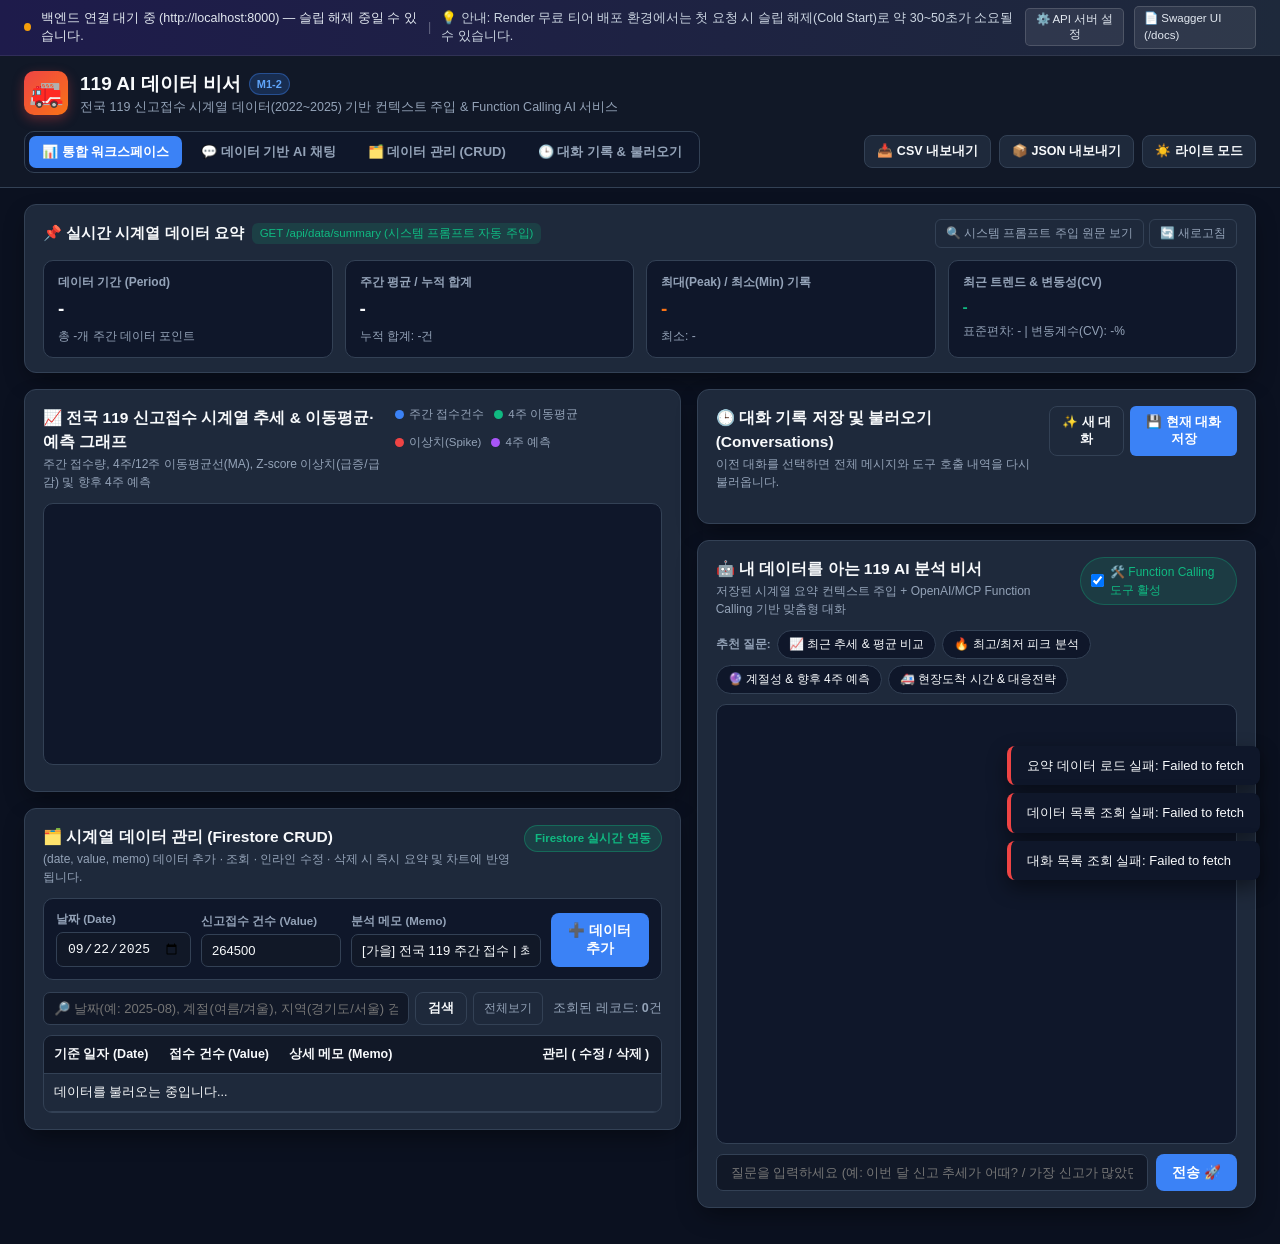
==== M1-2/frontend/index.html @ 487920cc "feat(M1-2): 119 시계열 데이터 기반 AI 비서 & Firestore CRUD 풀스택 서비스 구현" ====
<!DOCTYPE html>
<html lang="ko" data-theme="dark">
<head>
  <meta charset="UTF-8" />
  <meta name="viewport" content="width=device-width, initial-scale=1.0" />
  <title>119 AI 데이터 비서 — 시계열 분석 & 맞춤형 AI 챗봇</title>
  <link rel="stylesheet" href="style.css" />
</head>
<body>
  <!-- 콜드스타트 안내 및 서버 상태 상단 바 (요구사항 8-4) -->
  <div id="cold-start-banner" class="top-notice-bar">
    <div class="notice-left">
      <span id="server-status-dot" class="status-dot online"></span>
      <span id="server-status-text">백엔드 &amp; Firestore 연결 확인 중...</span>
      <span class="notice-divider">|</span>
      <span class="cold-start-tip">💡 안내: Render 무료 티어 배포 환경에서는 첫 요청 시 슬립 해제(Cold Start)로 약 30~50초가 소요될 수 있습니다.</span>
    </div>
    <div class="notice-right">
      <button id="btn-api-config" class="btn-ghost-xs" title="API 서버 주소 설정">⚙️ API 서버 설정</button>
      <a href="/docs" target="_blank" class="btn-ghost-xs">📄 Swagger UI (/docs)</a>
    </div>
  </div>

  <!-- 메인 헤더 -->
  <header class="app-header">
    <div class="brand-area">
      <div class="brand-logo">🚒</div>
      <div>
        <h1>119 AI 데이터 비서 <span class="badge-accent">M1-2</span></h1>
        <p class="subtitle">전국 119 신고접수 시계열 데이터(2022~2025) 기반 컨텍스트 주입 &amp; Function Calling AI 서비스</p>
      </div>
    </div>

    <!-- 뷰 전환 네비게이션 탭 -->
    <nav class="view-tabs" role="tablist">
      <button class="tab-btn active" data-view="all">📊 통합 워크스페이스</button>
      <button class="tab-btn" data-view="chat">💬 데이터 기반 AI 채팅</button>
      <button class="tab-btn" data-view="crud">🗂️ 데이터 관리 (CRUD)</button>
      <button class="tab-btn" data-view="history">🕒 대화 기록 &amp; 불러오기</button>
    </nav>

    <div class="header-actions">
      <button id="btn-export-csv" class="btn-secondary" title="CSV 다운로드">📥 CSV 내보내기</button>
      <button id="btn-export-json" class="btn-secondary" title="JSON 다운로드">📦 JSON 내보내기</button>
      <button id="btn-theme-toggle" class="btn-icon" title="다크/라이트 모드 전환">☀️ 라이트 모드</button>
    </div>
  </header>

  <!-- 토스트 알림 컨테이너 -->
  <div id="toast-container" class="toast-container"></div>

  <!-- 메인 컨테이너 -->
  <main class="main-container">
    <!-- 1. 데이터 요약(Summary) KPI 섹션 — 모든 화면 상단에 항상 표시 (요구사항 9-4 & 프롬프트 주입 컨텍스트 시각화) -->
    <section class="summary-section" aria-label="데이터 요약">
      <div class="section-title-row">
        <div class="section-title-left">
          <h2>📌 실시간 시계열 데이터 요약 <span class="sub-pill">GET /api/data/summary (시스템 프롬프트 자동 주입)</span></h2>
        </div>
        <div class="section-title-right">
          <button id="btn-toggle-prompt-preview" class="btn-ghost-sm">🔍 시스템 프롬프트 주입 원문 보기</button>
          <button id="btn-refresh-all" class="btn-ghost-sm">🔄 새로고침</button>
        </div>
      </div>

      <div class="kpi-grid">
        <div class="kpi-card">
          <span class="kpi-label">데이터 기간 (Period)</span>
          <strong id="kpi-period" class="kpi-value">-</strong>
          <span id="kpi-count" class="kpi-sub">총 -개 주간 데이터 포인트</span>
        </div>
        <div class="kpi-card">
          <span class="kpi-label">주간 평균 / 누적 합계</span>
          <strong id="kpi-average" class="kpi-value">-</strong>
          <span id="kpi-total" class="kpi-sub">누적 합계: -건</span>
        </div>
        <div class="kpi-card">
          <span class="kpi-label">최대(Peak) / 최소(Min) 기록</span>
          <strong id="kpi-max" class="kpi-value highlight-up">-</strong>
          <span id="kpi-min" class="kpi-sub">최소: -</span>
        </div>
        <div class="kpi-card">
          <span class="kpi-label">최근 트렌드 &amp; 변동성(CV)</span>
          <strong id="kpi-trend" class="kpi-value trend-text">-</strong>
          <span id="kpi-volatility" class="kpi-sub">표준편차: - | 변동계수(CV): -%</span>
        </div>
      </div>

      <!-- 프롬프트 컨텍스트 주입 미리보기 박스 (토글) -->
      <div id="prompt-preview-box" class="prompt-preview-box hidden">
        <div class="prompt-preview-header">
          <span>🤖 <strong>컨텍스트 주입(Context Injection) 시스템 프롬프트 실시간 구조</strong></span>
          <span class="badge-tag">AI 챗봇 호출 시 자동 삽입</span>
        </div>
        <pre id="prompt-preview-code"></pre>
      </div>
    </section>

    <!-- 2. 메인 2단 그리드: 좌측(시각화 차트 + 데이터 CRUD) / 우측(대화 기록 + AI 채팅) -->
    <div id="workspace-grid" class="workspace-grid">
      <!-- 좌측 컬럼: 시계열 시각화 차트 & 데이터 관리(CRUD) -->
      <div class="left-column">
        <!-- [보너스 2] 시계열 추세 & 이동평균·예측 시각화 카드 -->
        <section id="panel-chart" class="card-panel">
          <div class="panel-header">
            <div>
              <h3>📈 전국 119 신고접수 시계열 추세 &amp; 이동평균·예측 그래프</h3>
              <p class="panel-desc">주간 접수량, 4주/12주 이동평균선(MA), Z-score 이상치(급증/급감) 및 향후 4주 예측</p>
            </div>
            <div class="chart-legend">
              <span class="legend-item"><i class="dot-actual"></i>주간 접수건수</span>
              <span class="legend-item"><i class="dot-ma4"></i>4주 이동평균</span>
              <span class="legend-item"><i class="dot-outlier"></i>이상치(Spike)</span>
              <span class="legend-item"><i class="dot-forecast"></i>4주 예측</span>
            </div>
          </div>
          <div class="chart-wrapper">
            <canvas id="timeseries-chart" width="760" height="250"></canvas>
            <div id="chart-tooltip" class="chart-tooltip hidden"></div>
          </div>
          <!-- 계절별/연도별 미니 인사이트 바 -->
          <div id="seasonal-insight-bar" class="insight-chips-row"></div>
        </section>

        <!-- [요구사항 2, 5, 9] 데이터 관리 (CRUD) 패널 -->
        <section id="panel-crud" class="card-panel">
          <div class="panel-header">
            <div>
              <h3>🗂️ 시계열 데이터 관리 (Firestore CRUD)</h3>
              <p class="panel-desc">(date, value, memo) 데이터 추가 · 조회 · 인라인 수정 · 삭제 시 즉시 요약 및 차트에 반영됩니다.</p>
            </div>
            <span id="crud-status-badge" class="badge-success">Firestore 실시간 연동</span>
          </div>

          <!-- 데이터 추가 / 수정 폼 -->
          <form id="data-form" class="crud-form">
            <input type="hidden" id="form-item-id" value="" />
            <div class="form-row">
              <div class="form-group">
                <label for="input-date">날짜 (Date)</label>
                <input type="date" id="input-date" required value="2025-09-22" />
              </div>
              <div class="form-group">
                <label for="input-value">신고접수 건수 (Value)</label>
                <input type="number" id="input-value" required min="0" step="1" placeholder="예: 264500" value="264500" />
              </div>
              <div class="form-group form-group-wide">
                <label for="input-memo">분석 메모 (Memo)</label>
                <input type="text" id="input-memo" required maxlength="500" placeholder="예: [가을] 전국 119 주간 접수 | 최다: 경기도(21.4%)·서울(17.2%)" value="[가을] 전국 119 주간 접수 | 최다 지역: 경기도(21.4%)·서울특별시(17.2%) | 피크 시간대: 15시 | 평균 현장도착: 9.4분" />
              </div>
              <div class="form-actions">
                <button type="submit" id="btn-submit-data" class="btn-primary">➕ 데이터 추가</button>
                <button type="button" id="btn-cancel-edit" class="btn-secondary hidden">취소</button>
              </div>
            </div>
          </form>

          <!-- 검색 및 필터 바 -->
          <div class="table-toolbar">
            <div class="search-box">
              <input type="text" id="input-search" placeholder="🔎 날짜(예: 2025-08), 계절(여름/겨울), 지역(경기도/서울) 검색..." />
              <button type="button" id="btn-search" class="btn-secondary">검색</button>
              <button type="button" id="btn-reset-search" class="btn-ghost-sm">전체보기</button>
            </div>
            <div class="table-count-info">
              조회된 레코드: <strong id="table-record-count">0</strong>건
            </div>
          </div>

          <!-- 데이터 목록 테이블 -->
          <div class="table-scroll-container">
            <table class="data-table">
              <thead>
                <tr>
                  <th style="width: 115px;">기준 일자 (Date)</th>
                  <th style="width: 120px; text-align: right;">접수 건수 (Value)</th>
                  <th>상세 메모 (Memo)</th>
                  <th style="width: 130px; text-align: center;">관리 ( 수정 / 삭제 )</th>
                </tr>
              </thead>
              <tbody id="data-table-body">
                <tr>
                  <td colspan="4" class="empty-row">데이터를 불러오는 중입니다...</td>
                </tr>
              </tbody>
            </table>
          </div>
        </section>
      </div>

      <!-- 우측 컬럼: 대화 기록(Conversations) & 데이터 기반 AI 채팅 -->
      <div class="right-column">
        <!-- [요구사항 3, 6, 9] 대화 기록 저장 및 불러오기 패널 -->
        <section id="panel-history" class="card-panel history-panel">
          <div class="panel-header">
            <div>
              <h3>🕒 대화 기록 저장 및 불러오기 (Conversations)</h3>
              <p class="panel-desc">이전 대화를 선택하면 전체 메시지와 도구 호출 내역을 다시 불러옵니다.</p>
            </div>
            <div class="history-actions">
              <button id="btn-new-chat" class="btn-secondary">✨ 새 대화</button>
              <button id="btn-save-conv" class="btn-primary-sm">💾 현재 대화 저장</button>
            </div>
          </div>
          <div id="conversation-list" class="conversation-list">
            <!-- JS로 대화 목록 렌더링 -->
          </div>
        </section>

        <!-- [요구사항 1, 7, 9 & 보너스 1] 데이터 기반 AI 채팅 인터페이스 -->
        <section id="panel-chat" class="card-panel chat-panel">
          <div class="panel-header">
            <div>
              <h3>🤖 내 데이터를 아는 119 AI 분석 비서</h3>
              <p class="panel-desc">저장된 시계열 요약 컨텍스트 주입 + OpenAI/MCP Function Calling 기반 맞춤형 대화</p>
            </div>
            <div class="chat-header-controls">
              <label class="toggle-switch-label" title="보너스 과제: AI 도구 호출(Function Calling) 사용">
                <input type="checkbox" id="chk-use-tools" checked />
                <span>🛠️ Function Calling 도구 활성</span>
              </label>
            </div>
          </div>

          <!-- 원클릭 추천 질문 칩 -->
          <div class="quick-prompts">
            <span class="quick-label">추천 질문:</span>
            <button class="chip-btn" data-prompt="최근 119 신고접수 추세와 전체 평균 대비 수준이 어때?">📈 최근 추세 &amp; 평균 비교</button>
            <button class="chip-btn" data-prompt="가장 신고가 많았던 피크 시기와 최소 시기는 언제이고 원인은 뭐야?">🔥 최고/최저 피크 분석</button>
            <button class="chip-btn" data-prompt="계절별·연도별 신고 패턴과 향후 4주 예측치를 알려줘.">🔮 계절성 &amp; 향후 4주 예측</button>
            <button class="chip-btn" data-prompt="신고 급증 시기에 현장도착 시간은 어떻게 변하고 어떤 대응이 필요해?">🚑 현장도착 시간 &amp; 대응전략</button>
          </div>

          <!-- 채팅 메시지 표시 영역 -->
          <div id="chat-messages" class="chat-messages" aria-live="polite">
            <!-- 메시지 렌더링 영역 -->
          </div>

          <!-- 로딩 인디케이터 (요구사항 1 & 9: 로딩 표시) -->
          <div id="chat-loading" class="chat-loading hidden">
            <div class="spinner"></div>
            <span>AI 비서가 시계열 데이터 요약(/api/data/summary) 및 분석 도구를 호출하여 답변을 작성하고 있습니다...</span>
          </div>

          <!-- 채팅 입력 폼 -->
          <form id="chat-form" class="chat-input-row">
            <input
              type="text"
              id="chat-input"
              placeholder="질문을 입력하세요 (예: 이번 달 신고 추세가 어때? / 가장 신고가 많았던 때는?)"
              autocomplete="off"
              required
            />
            <button type="submit" id="btn-send-chat" class="btn-primary">전송 🚀</button>
          </form>
        </section>
      </div>
    </div>
  </main>

  <!-- API 서버 URL 설정 모달 -->
  <div id="modal-api-config" class="modal-backdrop hidden">
    <div class="modal-card">
      <h3>⚙️ 백엔드 API 서버 주소(API_BASE_URL) 설정</h3>
      <p>로컬 실행(`http://localhost:8000`) 또는 Render 배포 URL을 지정할 수 있습니다.</p>
      <input type="url" id="input-api-base-url" placeholder="https://your-service.onrender.com" />
      <div class="modal-actions">
        <button id="btn-save-api-url" class="btn-primary">저장 및 재연결</button>
        <button id="btn-close-modal" class="btn-secondary">닫기</button>
      </div>
    </div>
  </div>

  <script src="config.js"></script>
  <script src="app.js"></script>
</body>
</html>
---- M1-2/frontend/style.css ----
/* =========================================================
   119 AI 데이터 비서 — 바닐라 CSS 스타일시트 (다크/라이트 테마 지원)
   ========================================================= */
:root,
[data-theme="dark"] {
  --bg-body: #0b1120;
  --bg-surface: #111827;
  --bg-card: #1e293b;
  --bg-card-hover: #263449;
  --bg-input: #0f172a;
  --border-color: #334155;
  --text-primary: #f8fafc;
  --text-secondary: #94a3b8;
  --text-muted: #64748b;
  --accent-primary: #3b82f6;
  --accent-hover: #2563eb;
  --accent-orange: #f97316;
  --accent-green: #10b981;
  --accent-red: #ef4444;
  --accent-purple: #8b5cf6;
  --chat-user-bg: #2563eb;
  --chat-user-text: #ffffff;
  --chat-ai-bg: #0f172a;
  --shadow-card: 0 10px 25px -5px rgba(0, 0, 0, 0.45);
  --chart-grid: rgba(148, 163, 184, 0.14);
}

[data-theme="light"] {
  --bg-body: #f1f5f9;
  --bg-surface: #ffffff;
  --bg-card: #ffffff;
  --bg-card-hover: #f8fafc;
  --bg-input: #f8fafc;
  --border-color: #cbd5e1;
  --text-primary: #0f172a;
  --text-secondary: #475569;
  --text-muted: #64748b;
  --accent-primary: #2563eb;
  --accent-hover: #1d4ed8;
  --accent-orange: #ea580c;
  --accent-green: #059669;
  --accent-red: #dc2626;
  --accent-purple: #7c3aed;
  --chat-user-bg: #2563eb;
  --chat-user-text: #ffffff;
  --chat-ai-bg: #f1f5f9;
  --shadow-card: 0 4px 16px rgba(15, 23, 42, 0.08);
  --chart-grid: rgba(71, 85, 105, 0.14);
}

* {
  box-sizing: border-box;
  margin: 0;
  padding: 0;
}

body {
  font-family: "Pretendard", -apple-system, BlinkMacSystemFont, "Segoe UI", Roboto, "Malgun Gothic", sans-serif;
  background-color: var(--bg-body);
  color: var(--text-primary);
  line-height: 1.5;
  min-height: 100vh;
}

/* 상단 콜드스타트 안내 바 */
.top-notice-bar {
  display: flex;
  justify-content: space-between;
  align-items: center;
  padding: 6px 24px;
  background: linear-gradient(90deg, #1e1b4b, #1e293b);
  color: #e2e8f0;
  font-size: 12.5px;
  border-bottom: 1px solid rgba(255, 255, 255, 0.08);
}

.notice-left,
.notice-right {
  display: flex;
  align-items: center;
  gap: 10px;
}

.status-dot {
  width: 8px;
  height: 8px;
  border-radius: 50%;
  display: inline-block;
}
.status-dot.online {
  background-color: #10b981;
  box-shadow: 0 0 8px #10b981;
}
.status-dot.offline {
  background-color: #f59e0b;
}

.notice-divider {
  opacity: 0.35;
}

.cold-start-tip {
  color: #cbd5e1;
}

/* 메인 헤더 */
.app-header {
  display: flex;
  justify-content: space-between;
  align-items: center;
  flex-wrap: wrap;
  gap: 14px;
  padding: 14px 24px;
  background-color: var(--bg-surface);
  border-bottom: 1px solid var(--border-color);
  position: sticky;
  top: 0;
  z-index: 50;
}

.brand-area {
  display: flex;
  align-items: center;
  gap: 12px;
}

.brand-logo {
  font-size: 28px;
  width: 44px;
  height: 44px;
  border-radius: 10px;
  background: linear-gradient(135deg, #ef4444, #f97316);
  display: flex;
  align-items: center;
  justify-content: center;
  box-shadow: 0 4px 12px rgba(239, 68, 68, 0.35);
}

.brand-area h1 {
  font-size: 19px;
  font-weight: 700;
  display: flex;
  align-items: center;
  gap: 8px;
}

.subtitle {
  font-size: 12.5px;
  color: var(--text-secondary);
}

.badge-accent {
  font-size: 11px;
  padding: 2px 7px;
  border-radius: 999px;
  background: rgba(59, 130, 246, 0.2);
  color: #60a5fa;
  border: 1px solid rgba(59, 130, 246, 0.4);
}

/* 뷰 전환 탭 */
.view-tabs {
  display: flex;
  gap: 6px;
  background-color: var(--bg-input);
  padding: 4px;
  border-radius: 10px;
  border: 1px solid var(--border-color);
}

.tab-btn {
  border: none;
  background: transparent;
  color: var(--text-secondary);
  padding: 7px 13px;
  border-radius: 7px;
  font-size: 13px;
  font-weight: 600;
  cursor: pointer;
  transition: all 0.15s ease;
}

.tab-btn:hover {
  color: var(--text-primary);
}

.tab-btn.active {
  background-color: var(--accent-primary);
  color: #ffffff;
}

.header-actions {
  display: flex;
  align-items: center;
  gap: 8px;
}

/* 버튼 공통 */
button,
.btn-ghost-xs {
  font-family: inherit;
  cursor: pointer;
}

.btn-primary {
  background-color: var(--accent-primary);
  color: #ffffff;
  border: none;
  padding: 9px 16px;
  border-radius: 8px;
  font-size: 13.5px;
  font-weight: 600;
  transition: background 0.15s;
}
.btn-primary:hover {
  background-color: var(--accent-hover);
}

.btn-primary-sm {
  background-color: var(--accent-primary);
  color: #ffffff;
  border: none;
  padding: 6px 12px;
  border-radius: 6px;
  font-size: 12.5px;
  font-weight: 600;
}

.btn-secondary {
  background-color: var(--bg-card);
  color: var(--text-primary);
  border: 1px solid var(--border-color);
  padding: 7px 12px;
  border-radius: 8px;
  font-size: 12.5px;
  font-weight: 600;
}
.btn-secondary:hover {
  background-color: var(--bg-card-hover);
}

.btn-icon {
  background-color: var(--bg-card);
  color: var(--text-primary);
  border: 1px solid var(--border-color);
  padding: 7px 12px;
  border-radius: 8px;
  font-size: 12.5px;
  font-weight: 600;
}

.btn-ghost-sm {
  background: transparent;
  color: var(--text-secondary);
  border: 1px solid var(--border-color);
  padding: 5px 10px;
  border-radius: 6px;
  font-size: 12px;
}
.btn-ghost-sm:hover {
  color: var(--text-primary);
  background-color: var(--bg-card-hover);
}

.btn-ghost-xs {
  background: rgba(255, 255, 255, 0.08);
  color: #e2e8f0;
  border: 1px solid rgba(255, 255, 255, 0.15);
  padding: 3px 9px;
  border-radius: 5px;
  font-size: 11.5px;
  text-decoration: none;
}

/* 메인 레이아웃 */
.main-container {
  max-width: 1620px;
  margin: 0 auto;
  padding: 16px 24px 36px;
  display: flex;
  flex-direction: column;
  gap: 16px;
}

/* 1. 상단 데이터 요약 KPI 카드 */
.summary-section {
  background-color: var(--bg-card);
  border: 1px solid var(--border-color);
  border-radius: 12px;
  padding: 14px 18px;
  box-shadow: var(--shadow-card);
}

.section-title-row {
  display: flex;
  justify-content: space-between;
  align-items: center;
  margin-bottom: 12px;
}

.section-title-row h2 {
  font-size: 15px;
  font-weight: 700;
  display: flex;
  align-items: center;
  gap: 8px;
}

.sub-pill {
  font-size: 11.5px;
  font-weight: 500;
  padding: 2px 8px;
  border-radius: 6px;
  background: rgba(16, 185, 129, 0.15);
  color: var(--accent-green);
}

.kpi-grid {
  display: grid;
  grid-template-columns: repeat(4, 1fr);
  gap: 12px;
}

.kpi-card {
  background-color: var(--bg-input);
  border: 1px solid var(--border-color);
  border-radius: 10px;
  padding: 12px 14px;
  display: flex;
  flex-direction: column;
  gap: 4px;
}

.kpi-label {
  font-size: 12px;
  color: var(--text-secondary);
  font-weight: 600;
}

.kpi-value {
  font-size: 19px;
  font-weight: 800;
  color: var(--text-primary);
}

.kpi-value.highlight-up {
  color: var(--accent-orange);
}

.kpi-value.trend-text {
  font-size: 15.5px;
  color: var(--accent-green);
}

.kpi-sub {
  font-size: 12px;
  color: var(--text-secondary);
}

.prompt-preview-box {
  margin-top: 12px;
  background-color: var(--bg-input);
  border: 1px dashed var(--accent-primary);
  border-radius: 8px;
  padding: 12px;
}

.prompt-preview-header {
  display: flex;
  justify-content: space-between;
  align-items: center;
  font-size: 12.5px;
  margin-bottom: 8px;
}

.prompt-preview-box pre {
  font-family: "Consolas", "Monaco", monospace;
  font-size: 12px;
  white-space: pre-wrap;
  color: var(--text-secondary);
}

/* 2. 워크스페이스 2단 그리드 */
.workspace-grid {
  display: grid;
  grid-template-columns: 1.08fr 0.92fr;
  gap: 16px;
  align-items: start;
}

.workspace-grid.single-col {
  grid-template-columns: 1fr;
}

.left-column,
.right-column {
  display: flex;
  flex-direction: column;
  gap: 16px;
}

.card-panel {
  background-color: var(--bg-card);
  border: 1px solid var(--border-color);
  border-radius: 12px;
  padding: 16px 18px;
  box-shadow: var(--shadow-card);
}

.panel-header {
  display: flex;
  justify-content: space-between;
  align-items: flex-start;
  gap: 12px;
  margin-bottom: 12px;
}

.panel-header h3 {
  font-size: 15.5px;
  font-weight: 700;
}

.panel-desc {
  font-size: 12px;
  color: var(--text-secondary);
  margin-top: 2px;
}

/* 차트 영역 */
.chart-legend {
  display: flex;
  flex-wrap: wrap;
  gap: 10px;
  font-size: 11.5px;
  color: var(--text-secondary);
}

.legend-item {
  display: flex;
  align-items: center;
  gap: 5px;
}

.dot-actual,
.dot-ma4,
.dot-outlier,
.dot-forecast {
  width: 9px;
  height: 9px;
  border-radius: 50%;
  display: inline-block;
}
.dot-actual {
  background-color: #3b82f6;
}
.dot-ma4 {
  background-color: #10b981;
}
.dot-outlier {
  background-color: #ef4444;
}
.dot-forecast {
  background-color: #a855f7;
}

.chart-wrapper {
  position: relative;
  width: 100%;
  background-color: var(--bg-input);
  border: 1px solid var(--border-color);
  border-radius: 10px;
  padding: 10px;
}

canvas#timeseries-chart {
  width: 100%;
  height: 240px;
  display: block;
}

.chart-tooltip {
  position: absolute;
  pointer-events: none;
  background: rgba(15, 23, 42, 0.95);
  color: #f8fafc;
  border: 1px solid #475569;
  padding: 8px 10px;
  border-radius: 8px;
  font-size: 12px;
  z-index: 20;
  max-width: 320px;
  box-shadow: 0 4px 12px rgba(0, 0, 0, 0.4);
}

.insight-chips-row {
  display: flex;
  flex-wrap: wrap;
  gap: 8px;
  margin-top: 10px;
}

.stat-chip {
  font-size: 12px;
  padding: 5px 10px;
  border-radius: 7px;
  background-color: var(--bg-input);
  border: 1px solid var(--border-color);
  color: var(--text-secondary);
}
.stat-chip strong {
  color: var(--text-primary);
}

/* 데이터 관리 CRUD 폼 & 테이블 */
.badge-success {
  font-size: 11.5px;
  padding: 4px 10px;
  border-radius: 999px;
  background: rgba(16, 185, 129, 0.15);
  color: var(--accent-green);
  border: 1px solid rgba(16, 185, 129, 0.35);
  font-weight: 600;
  white-space: nowrap;
}

.crud-form {
  background-color: var(--bg-input);
  border: 1px solid var(--border-color);
  border-radius: 10px;
  padding: 12px;
  margin-bottom: 12px;
}

.form-row {
  display: grid;
  grid-template-columns: 135px 140px 1fr auto;
  gap: 10px;
  align-items: end;
}

.form-group {
  display: flex;
  flex-direction: column;
  gap: 4px;
}

.form-group label {
  font-size: 11.5px;
  font-weight: 600;
  color: var(--text-secondary);
}

.form-group input,
.search-box input,
.chat-input-row input,
.modal-card input {
  background-color: var(--bg-surface);
  color: var(--text-primary);
  border: 1px solid var(--border-color);
  border-radius: 7px;
  padding: 8px 10px;
  font-size: 13px;
  outline: none;
}

.form-group input:focus,
.chat-input-row input:focus {
  border-color: var(--accent-primary);
}

.form-actions {
  display: flex;
  gap: 6px;
}

.table-toolbar {
  display: flex;
  justify-content: space-between;
  align-items: center;
  gap: 10px;
  margin-bottom: 10px;
}

.search-box {
  display: flex;
  gap: 6px;
  flex: 1;
}

.search-box input {
  flex: 1;
}

.table-count-info {
  font-size: 12.5px;
  color: var(--text-secondary);
}

.table-scroll-container {
  max-height: 310px;
  overflow-y: auto;
  border: 1px solid var(--border-color);
  border-radius: 9px;
}

.data-table {
  width: 100%;
  border-collapse: collapse;
  font-size: 12.5px;
}

.data-table thead {
  position: sticky;
  top: 0;
  background-color: var(--bg-surface);
  z-index: 5;
}

.data-table th,
.data-table td {
  padding: 9px 10px;
  border-bottom: 1px solid var(--border-color);
  text-align: left;
}

.data-table tbody tr:hover {
  background-color: var(--bg-card-hover);
}

.data-table tbody tr.row-highlight {
  background-color: rgba(16, 185, 129, 0.14);
}

.val-cell {
  text-align: right;
  font-weight: 700;
  font-variant-numeric: tabular-nums;
  color: var(--accent-primary);
}

.memo-cell {
  color: var(--text-secondary);
  max-width: 360px;
}

.action-cell {
  text-align: center;
  white-space: nowrap;
}

.btn-row-edit,
.btn-row-del {
  border: 1px solid var(--border-color);
  background: var(--bg-surface);
  color: var(--text-primary);
  padding: 3px 8px;
  border-radius: 5px;
  font-size: 11.5px;
  margin: 0 2px;
}
.btn-row-edit:hover {
  border-color: var(--accent-primary);
  color: var(--accent-primary);
}
.btn-row-del:hover {
  border-color: var(--accent-red);
  color: var(--accent-red);
}

/* 우측: 대화 기록 목록 */
.history-actions {
  display: flex;
  gap: 6px;
}

.conversation-list {
  display: flex;
  gap: 8px;
  overflow-x: auto;
  padding-bottom: 4px;
}

.conv-card {
  min-width: 220px;
  max-width: 260px;
  background-color: var(--bg-input);
  border: 1px solid var(--border-color);
  border-radius: 9px;
  padding: 9px 11px;
  cursor: pointer;
  display: flex;
  flex-direction: column;
  justify-content: space-between;
  gap: 6px;
  transition: all 0.15s;
}

.conv-card:hover {
  border-color: var(--accent-primary);
}

.conv-card.active {
  border-color: var(--accent-primary);
  background: rgba(59, 130, 246, 0.12);
}

.conv-card-title {
  font-size: 12.5px;
  font-weight: 700;
  color: var(--text-primary);
  display: -webkit-box;
  -webkit-line-clamp: 1;
  -webkit-box-orient: vertical;
  overflow: hidden;
}

.conv-card-meta {
  display: flex;
  justify-content: space-between;
  align-items: center;
  font-size: 11px;
  color: var(--text-secondary);
}

.btn-conv-del {
  background: transparent;
  border: none;
  color: var(--text-muted);
  font-size: 12px;
  padding: 2px 4px;
}
.btn-conv-del:hover {
  color: var(--accent-red);
}

/* AI 채팅 패널 */
.toggle-switch-label {
  display: flex;
  align-items: center;
  gap: 6px;
  font-size: 12px;
  color: var(--accent-green);
  background: rgba(16, 185, 129, 0.12);
  padding: 5px 10px;
  border-radius: 999px;
  border: 1px solid rgba(16, 185, 129, 0.3);
  cursor: pointer;
}

.quick-prompts {
  display: flex;
  flex-wrap: wrap;
  align-items: center;
  gap: 6px;
  margin-bottom: 10px;
}

.quick-label {
  font-size: 11.5px;
  color: var(--text-secondary);
  font-weight: 600;
}

.chip-btn {
  background-color: var(--bg-input);
  color: var(--text-primary);
  border: 1px solid var(--border-color);
  border-radius: 999px;
  padding: 5px 11px;
  font-size: 12px;
  transition: all 0.15s;
}
.chip-btn:hover {
  border-color: var(--accent-primary);
  background-color: rgba(59, 130, 246, 0.15);
}

.chat-messages {
  height: 440px;
  overflow-y: auto;
  background-color: var(--bg-input);
  border: 1px solid var(--border-color);
  border-radius: 10px;
  padding: 14px;
  display: flex;
  flex-direction: column;
  gap: 12px;
}

.msg-row {
  display: flex;
  flex-direction: column;
  max-width: 92%;
}

.msg-row.user {
  align-self: flex-end;
  align-items: flex-end;
}

.msg-row.assistant {
  align-self: flex-start;
  align-items: flex-start;
}

.msg-bubble {
  padding: 11px 14px;
  border-radius: 12px;
  font-size: 13.5px;
  line-height: 1.6;
  word-break: break-word;
}

.msg-row.user .msg-bubble {
  background-color: var(--chat-user-bg);
  color: var(--chat-user-text);
  border-bottom-right-radius: 3px;
}

.msg-row.assistant .msg-bubble {
  background-color: var(--bg-card);
  color: var(--text-primary);
  border: 1px solid var(--border-color);
  border-bottom-left-radius: 3px;
}

.msg-bubble h3,
.msg-bubble h4 {
  margin: 8px 0 4px;
  font-size: 14px;
  color: #60a5fa;
}

.msg-bubble ul,
.msg-bubble ol {
  padding-left: 18px;
  margin: 4px 0;
}

.msg-bubble code {
  background: rgba(59, 130, 246, 0.15);
  padding: 1px 5px;
  border-radius: 4px;
  font-family: Consolas, monospace;
  font-size: 12.5px;
}

.msg-meta {
  font-size: 11px;
  color: var(--text-muted);
  margin-top: 4px;
  display: flex;
  flex-wrap: wrap;
  gap: 6px;
  align-items: center;
}

.tool-call-badges {
  display: flex;
  flex-wrap: wrap;
  gap: 5px;
  margin-top: 6px;
}

.tool-badge {
  font-size: 11px;
  padding: 3px 8px;
  border-radius: 6px;
  background: rgba(139, 92, 246, 0.16);
  color: #c4b5fd;
  border: 1px solid rgba(139, 92, 246, 0.35);
}

/* 로딩 스피너 */
.chat-loading {
  display: flex;
  align-items: center;
  gap: 10px;
  padding: 10px 14px;
  margin-top: 8px;
  background: rgba(59, 130, 246, 0.12);
  border: 1px solid rgba(59, 130, 246, 0.35);
  border-radius: 8px;
  font-size: 12.5px;
  color: #93c5fd;
}

.spinner {
  width: 16px;
  height: 16px;
  border: 2.5px solid rgba(255, 255, 255, 0.25);
  border-top-color: #3b82f6;
  border-radius: 50%;
  animation: spin 0.8s linear infinite;
}

@keyframes spin {
  to {
    transform: rotate(360deg);
  }
}

.chat-input-row {
  display: flex;
  gap: 8px;
  margin-top: 10px;
}

.chat-input-row input {
  flex: 1;
  padding: 10px 14px;
}

/* 토스트 알림 */
.toast-container {
  position: fixed;
  bottom: 20px;
  right: 20px;
  z-index: 100;
  display: flex;
  flex-direction: column;
  gap: 8px;
}

.toast {
  background-color: #0f172a;
  color: #f8fafc;
  border-left: 4px solid var(--accent-green);
  padding: 10px 16px;
  border-radius: 8px;
  font-size: 13px;
  box-shadow: 0 8px 20px rgba(0, 0, 0, 0.45);
}

/* 모달 */
.modal-backdrop {
  position: fixed;
  inset: 0;
  background: rgba(0, 0, 0, 0.65);
  display: flex;
  align-items: center;
  justify-content: center;
  z-index: 90;
}

.modal-card {
  background-color: var(--bg-card);
  border: 1px solid var(--border-color);
  border-radius: 12px;
  padding: 20px;
  width: 440px;
  display: flex;
  flex-direction: column;
  gap: 12px;
}

.modal-actions {
  display: flex;
  justify-content: flex-end;
  gap: 8px;
}

.hidden {
  display: none !important;
}

@media (max-width: 1200px) {
  .workspace-grid {
    grid-template-columns: 1fr;
  }
  .kpi-grid {
    grid-template-columns: repeat(2, 1fr);
  }
  .form-row {
    grid-template-columns: 1fr 1fr;
  }
}
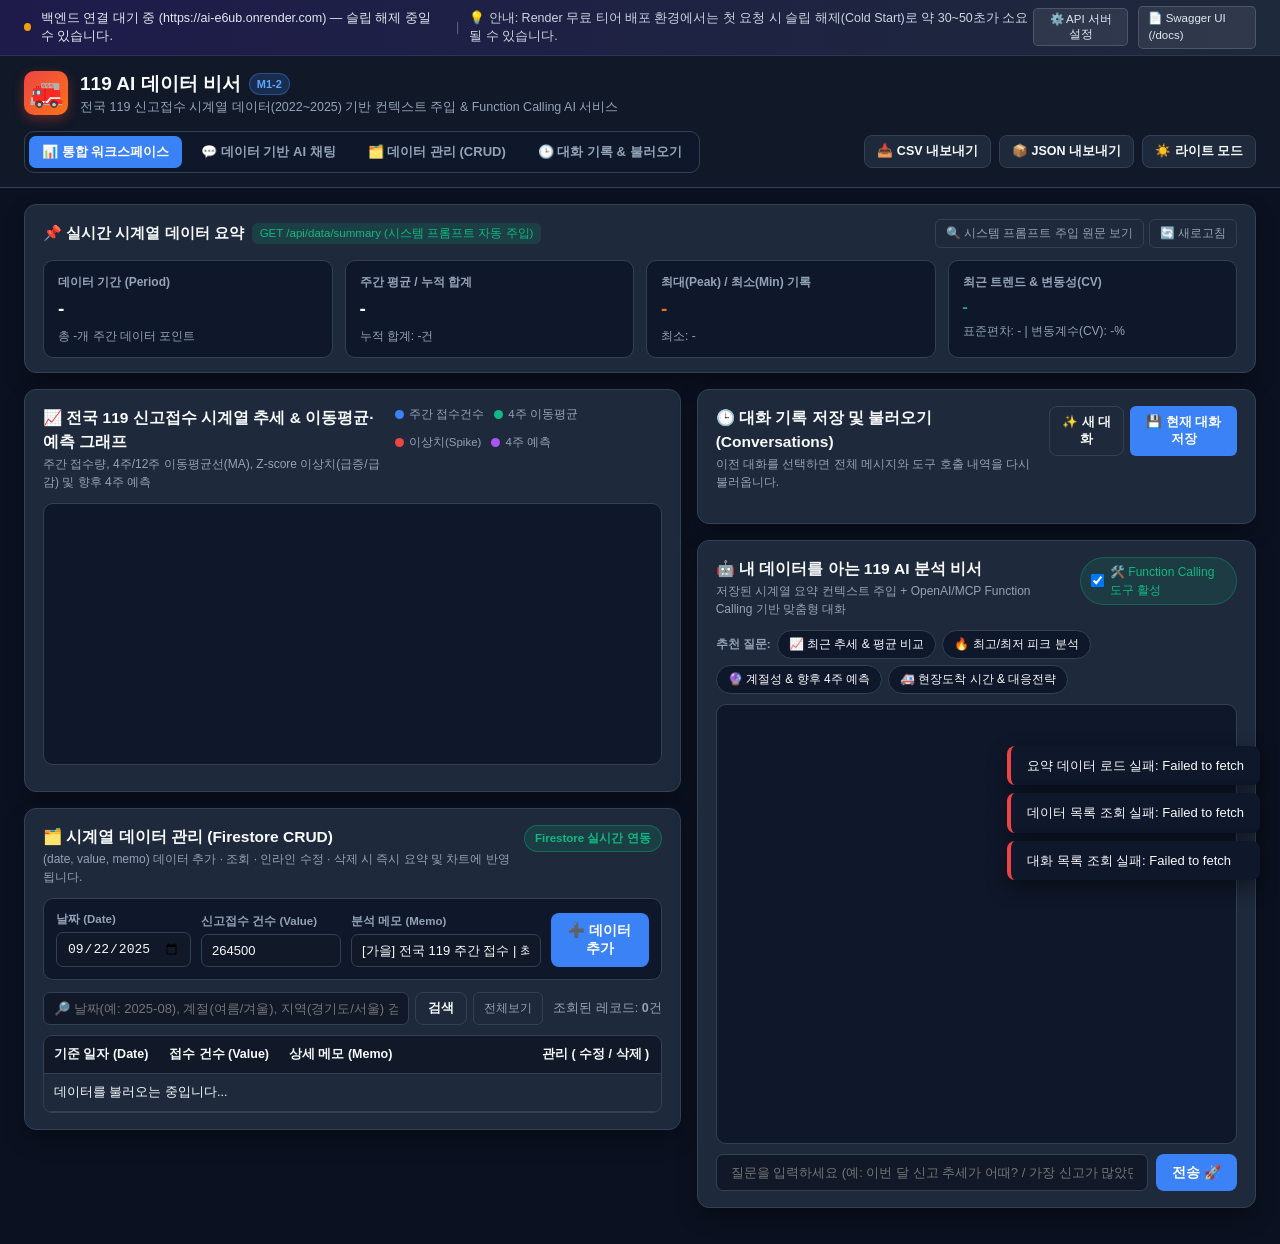
==== commit 0935532f: "chore(M1-2): Vercel 및 Render 실제 배포 URL 연동 및 README 반영" ====
--- a/M1-2/frontend/index.html
+++ b/M1-2/frontend/index.html
@@ -17,7 +17,7 @@
     </div>
     <div class="notice-right">
       <button id="btn-api-config" class="btn-ghost-xs" title="API 서버 주소 설정">⚙️ API 서버 설정</button>
-      <a href="/docs" target="_blank" class="btn-ghost-xs">📄 Swagger UI (/docs)</a>
+      <a id="link-swagger-docs" href="https://ai-e6ub.onrender.com/docs" target="_blank" class="btn-ghost-xs">📄 Swagger UI (/docs)</a>
     </div>
   </div>
 
